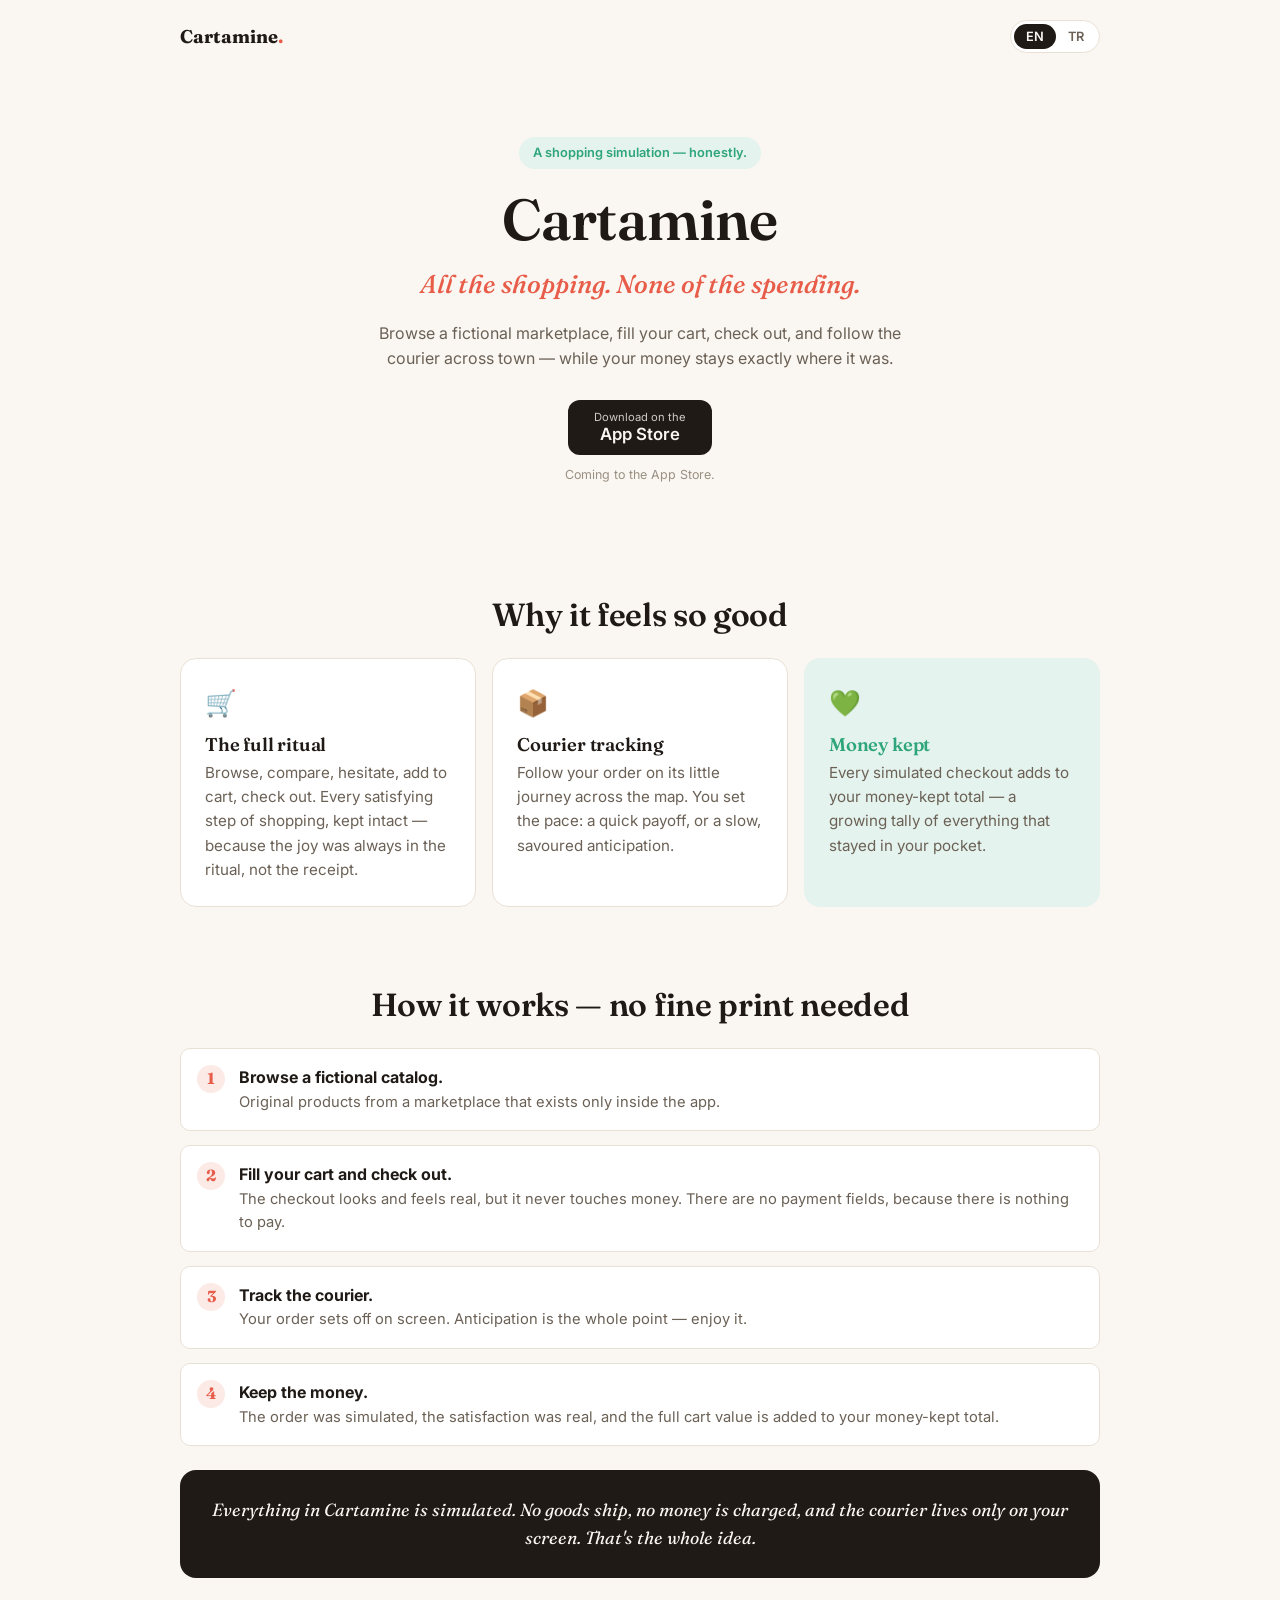
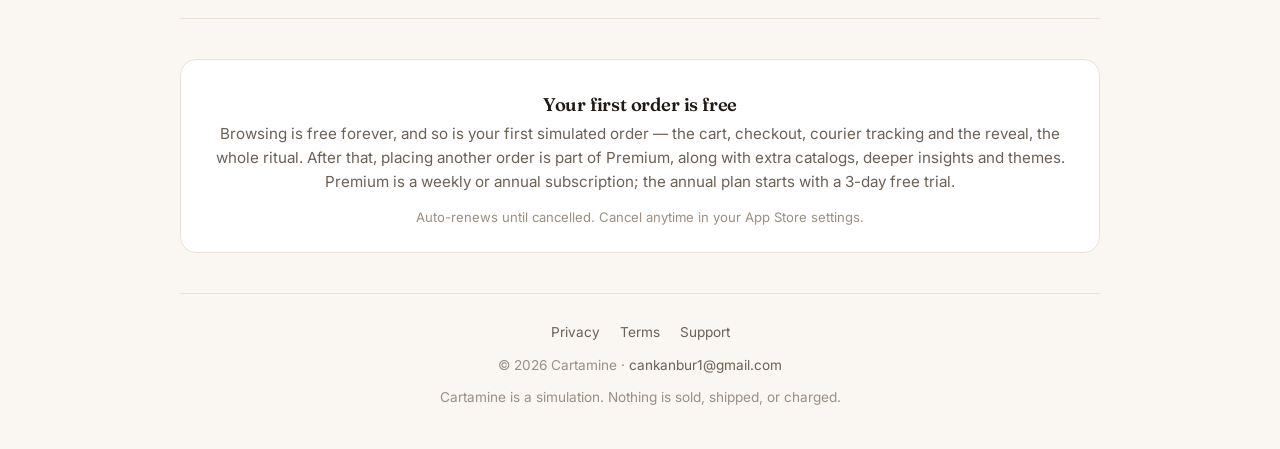
==== get.html @ eccb4d08 "Deploy site 2026-10-28" ====
<!doctype html>
<html lang="en">
<head>
  <meta charset="utf-8">
  <meta name="viewport" content="width=device-width, initial-scale=1">
  <meta name="robots" content="noindex">
  <title>Cartamine — All the shopping. None of the spending.</title>
  <!--
    The short link the app shares (receipt, profile, product) and the store
    badge use: canknbr.github.io/cartamine/get?ct=<source>. GitHub Pages serves this file
    for /get. The two placeholders are filled by `npm run site:deploy` from the
    App Store record; until it exists the link lands on the home page, and the
    `ct` campaign token reaches Apple's campaign report the day it does.

    A shared link is mostly SEEN before it is tapped, as the preview card a
    message or a post unfurls into. Unfurlers read these tags and never run the
    script below, so the card says what Cartamine is even though the page
    itself is only a redirect.
  -->
  <meta name="description" content="A shopping simulator: browse, fill a cart, check out and follow the courier — nothing ships, nothing is charged, and the money stays yours.">
  <meta property="og:type" content="website">
  <meta property="og:site_name" content="Cartamine">
  <meta property="og:title" content="Cartamine — All the shopping. None of the spending.">
  <meta property="og:description" content="A shopping simulator: browse, fill a cart, check out and follow the courier — nothing ships, nothing is charged, and the money stays yours.">
  <meta property="og:url" content="https://canknbr.github.io/cartamine/get">
  <meta property="og:image" content="https://canknbr.github.io/cartamine/og.jpg">
  <meta property="og:image:width" content="1200">
  <meta property="og:image:height" content="630">
  <meta property="og:image:alt" content="Cartamine: All the shopping. None of the spending.">
  <meta name="twitter:card" content="summary_large_image">
  <script>
    (function () {
      var appId = '';
      var providerToken = '';
      var params = new URLSearchParams(location.search);
      var ct = params.get('ct') || 'site';
      // A custom product page id (Apple Ads, campaign links) passes through,
      // so the visitor lands on the page that matches the ad. Only Apple's own
      // id shape is forwarded.
      var ppid = params.get('ppid');
      var page = ppid && /^[0-9a-f-]{36}$/i.test(ppid) ? '&ppid=' + ppid : '';
      var target = appId
        ? 'https://apps.apple.com/app/id' + appId + '?mt=8&ct=' + encodeURIComponent(ct) +
          (providerToken ? '&pt=' + encodeURIComponent(providerToken) : '') + page
        : 'index.html';
      location.replace(target);
    })();
  </script>
</head>
<body>
  <p><a href="index.html">Cartamine</a></p>
</body>
</html>
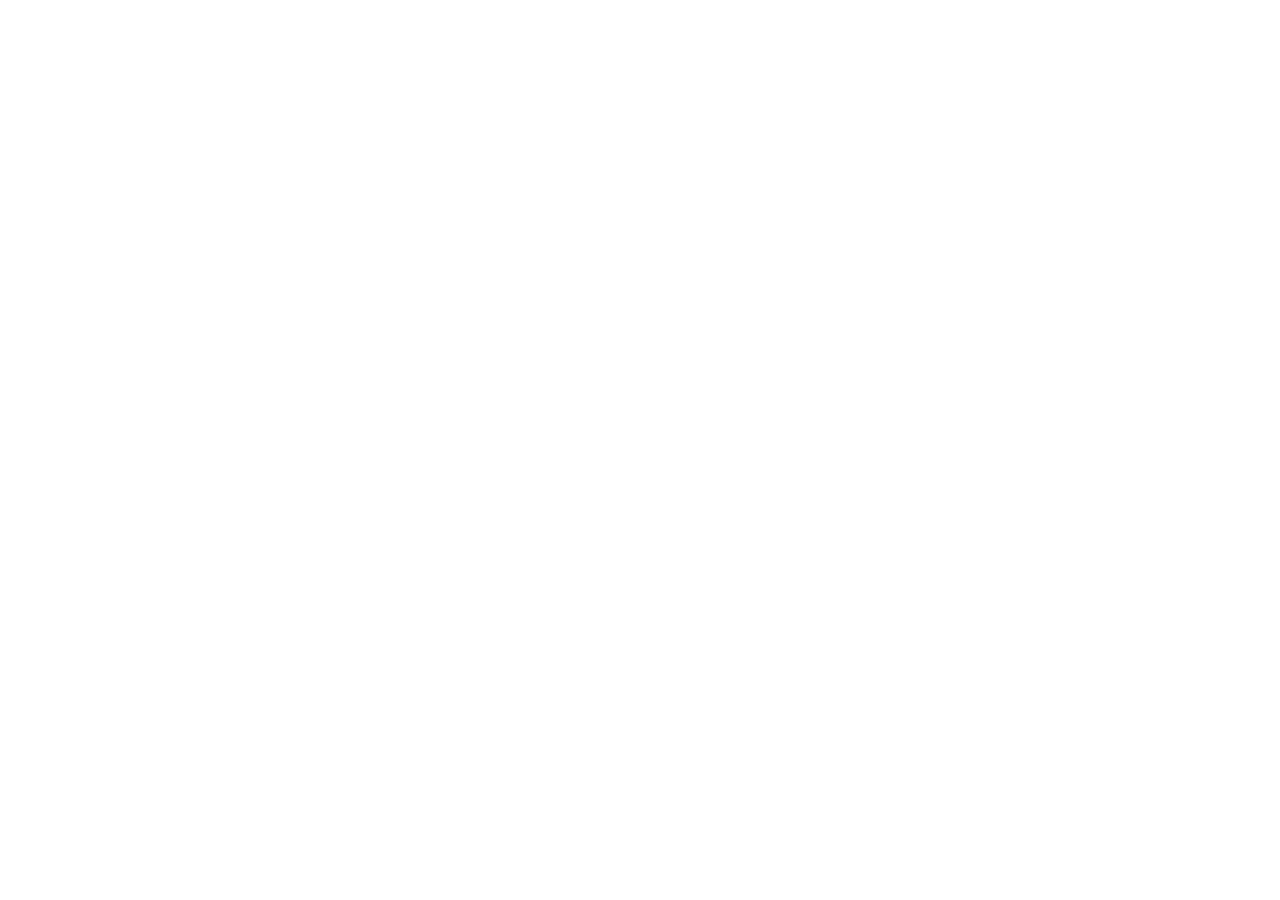
==== commit 9818c2bd: "Deploy site 2026-10-31" ====
--- a/get.html
+++ b/get.html
@@ -30,7 +30,7 @@
   <meta name="twitter:card" content="summary_large_image">
   <script>
     (function () {
-      var appId = '';
+      var appId = '6829154943';
       var providerToken = '';
       var params = new URLSearchParams(location.search);
       var ct = params.get('ct') || 'site';
